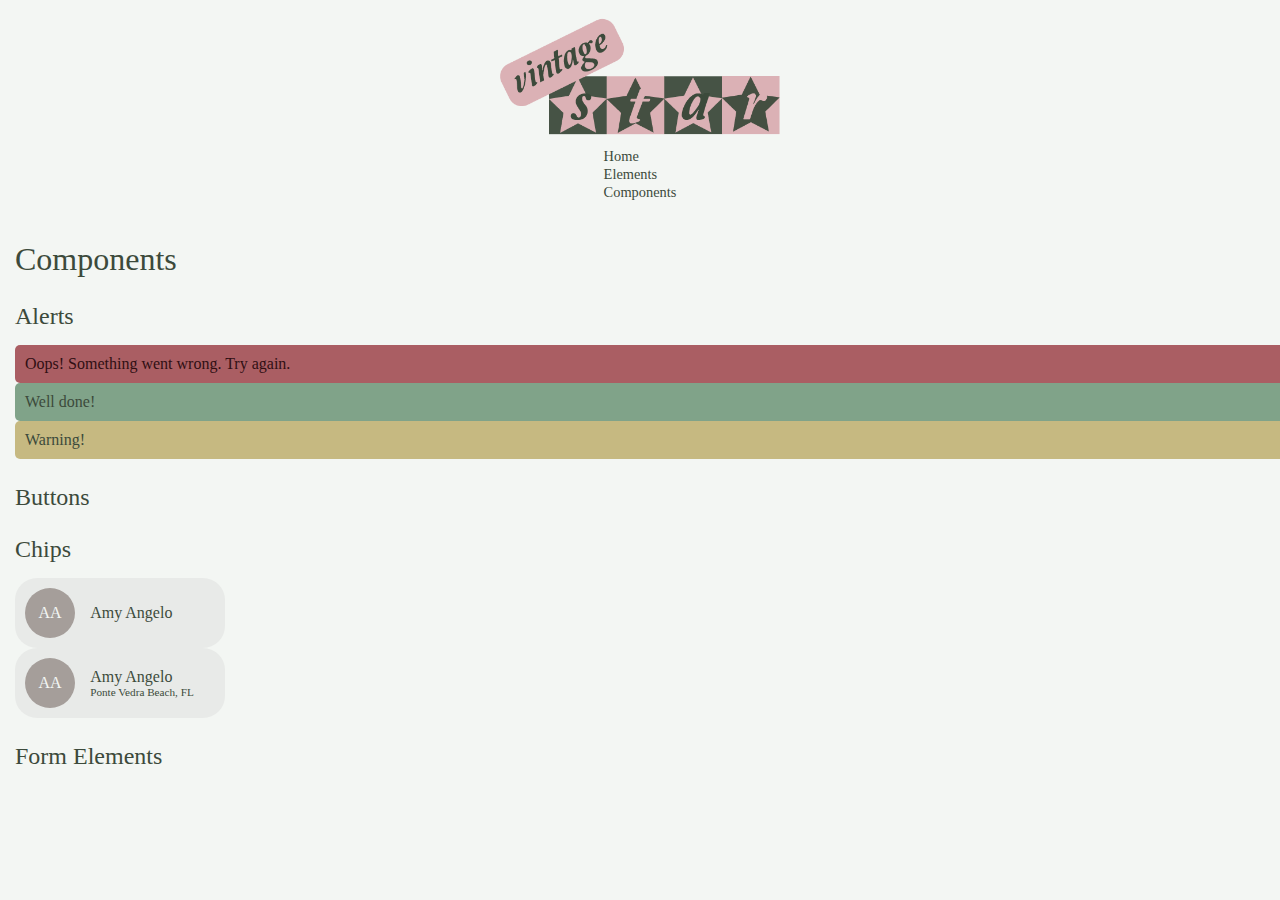
==== components.html @ be7d721d "added app name, description, alert,typography, and chips" ====
<!DOCTYPE html>
<html>
  <head>
    <title>Vintage Star Components</title>
    <link href="css/main.css" rel="stylesheet">
      <link rel="icon" href="img/vintagestarfavicon.png" type="image/png">
  </head>
  <body>
    <header class="header">
      <figure class="header__figure--logo">
        <img src="img/vintagestarlogo.png" class="header__figure--logo" alt="Vintage Star" title="Vintage Star"/>
      </figure>
      <nav class= "header__navigation">
        <ul>
            <li class="header__navigation__link"><a href="index.html">Home</a></li>
            <li class="header__navigation__link"><a href="elements.html">Elements</a></li>
            <li class="header__navigation__link"><a href="components.html">Components</a></li>
          </ul>
      </nav>
    </header>
    <main class="main">
      <section class="main__section">
        <h2>Components</h2>

        <!-- This is where your alerts go -->
        <section class="main__section">
          <h3>Alerts</h3>
          <div class="item-container">
            <!-- Make sure you include error, success and notification -->
            <div class="alert--error">
              <p>Oops! Something went wrong. Try again. </p>
            </div>
            <div class="alert--success">
              <p>Well done!</p>
            </div>
            <div class="alert--warning">
              <p>Warning!</p>
            </div>

          </div>
        </section>

        <!-- This is where your buttons go -->
        <section class="main__section">
          <h3>Buttons</h3>
          <div class="item-container">
            <!-- Make sure your button Primary, secondary and each have a hover state -->
          </div>
        </section>

        <!-- This is where your chip goes -->
        <section class="main__section">
          <h3>Chips</h3>
          <div class="item-container">
            <!-- Make sure you include a chip with a just a title and a chip with a title and description -->
            <div class="chip">
              <div class="chip__avatar">
                AA
              </div>
              <div class= "chip__text-container">
                <div class="chip__text--title">
                  Amy Angelo
                </div>
              </div>
            </div>
            <div class="chip">
              <div class="chip__avatar">
                AA
              </div>
              <div class= "chip__text-container">
                <div class="chip__text--title">
                  Amy Angelo
                </div>
                <div class="chip__text--description">
                  Ponte Vedra Beach, FL <fieldset>
                  </div>
                  </fieldset>
              </div>
            </div>
        </section>

        <!-- This is where your form elements go -->
        <section class="main__section">
          <h3>Form Elements</h3>
          <div class="item-container">
            <!-- Make sure you include a basic text input - with or without a label, a basic text input with an error and a basic select box - with or without a label -->
          </div>
        </section>

      </section>
    </main>
    <footer class="footer">
      <!-- This is your footer -->
    </footer>
  </body>
</html>
---- css/main.css ----
html,body,div,span,applet,object,iframe,h1,h2,h3,h4,h5,h6,p,blockquote,pre,a,abbr,acronym,address,big,cite,code,del,dfn,em,img,ins,kbd,q,s,samp,small,strike,strong,sub,sup,tt,var,b,u,i,center,dl,dt,dd,ol,ul,li,fieldset,form,label,legend,table,caption,tbody,tfoot,thead,tr,th,td,article,aside,canvas,details,embed,figure,figcaption,footer,header,hgroup,menu,nav,output,ruby,section,summary,time,mark,audio,video{margin:0;padding:0;border:0;font-size:100%;font:inherit;vertical-align:baseline}article,aside,details,figcaption,figure,footer,header,hgroup,menu,nav,section{display:block}ol,ul{list-style:none}blockquote,q{quotes:none}blockquote::before,blockquote::after{content:"";content:none}q::before,q::after{content:"";content:none}table{border-collapse:collapse;border-spacing:0}.background--darkgreen{background-color:#3c4a3b}.background--pink{background-color:#dbb1b5}.background--lightgreen{background-color:#80a389}.background--offwhite{background-color:#f3f6f3}.background--brown{background-color:#a59e9a}.background--greengrey{background-color:#cccdcd}.background--pinkgrey{background-color:#d9d7d8}.background--alertred{background-color:#aa5e63}.background--alertredfont{background-color:#300f13}.background--alertwarning{background-color:#c6b981}.background--darkgrey{background-color:#262626}.background--avatargrey{background-color:#e8eae8}.text--darkgrey{color:#a9a9a9}.text--blue{color:blue}.text--white{color:#fff}body{background-color:#f3f6f3;font-family:'nunito';color:#3c4a3b}.header__figure--logo{width:280px;margin:auto;margin-top:9px}.header__navigation{display:flex;justify-content:center}.main{padding:15px}.main__section{margin:25px 0}.item-container{margin:15px 0}h1,h2,h3,h4,h5,h6,a{color:#3c4a3b;font-family:'lora'}h1{font-size:2.9rem}h2{font-size:2rem}h3{font-size:1.5rem}h4{font-size:1.3rem}h5{font-size:1.1rem}h6{font-size:.88rem}p{font-size:1rem}a{font-size:.9rem;text-decoration:none}a:hover{color:#dbb1b5}.alert--error{width:100%;background-color:#aa5e63;color:#300f13;border-radius:5px;padding:10px}.alert--success{width:100%;background-color:#80a389;color:#3c4a3b;border-radius:5px;padding:10px}.alert--warning{width:100%;background-color:#c6b981;color:#3c4a3b;border-radius:5px;padding:10px}.chip{display:flex;align-items:center;background-color:#e8eae8;max-width:190px;padding:10px;border-radius:22px}.chip__avatar{width:50px;height:50px;background-color:#a59e9a;color:#f3f6f3;border-radius:50%;display:inline-flex;align-items:center;justify-content:center;margin-right:8%}.chip__text-container{display:inline-flex;flex-direction:column;flex-wrap:wrap}.chip__text--description{font-family:'lora';font-size:.7rem}
/*# sourceMappingURL=main.css.map */
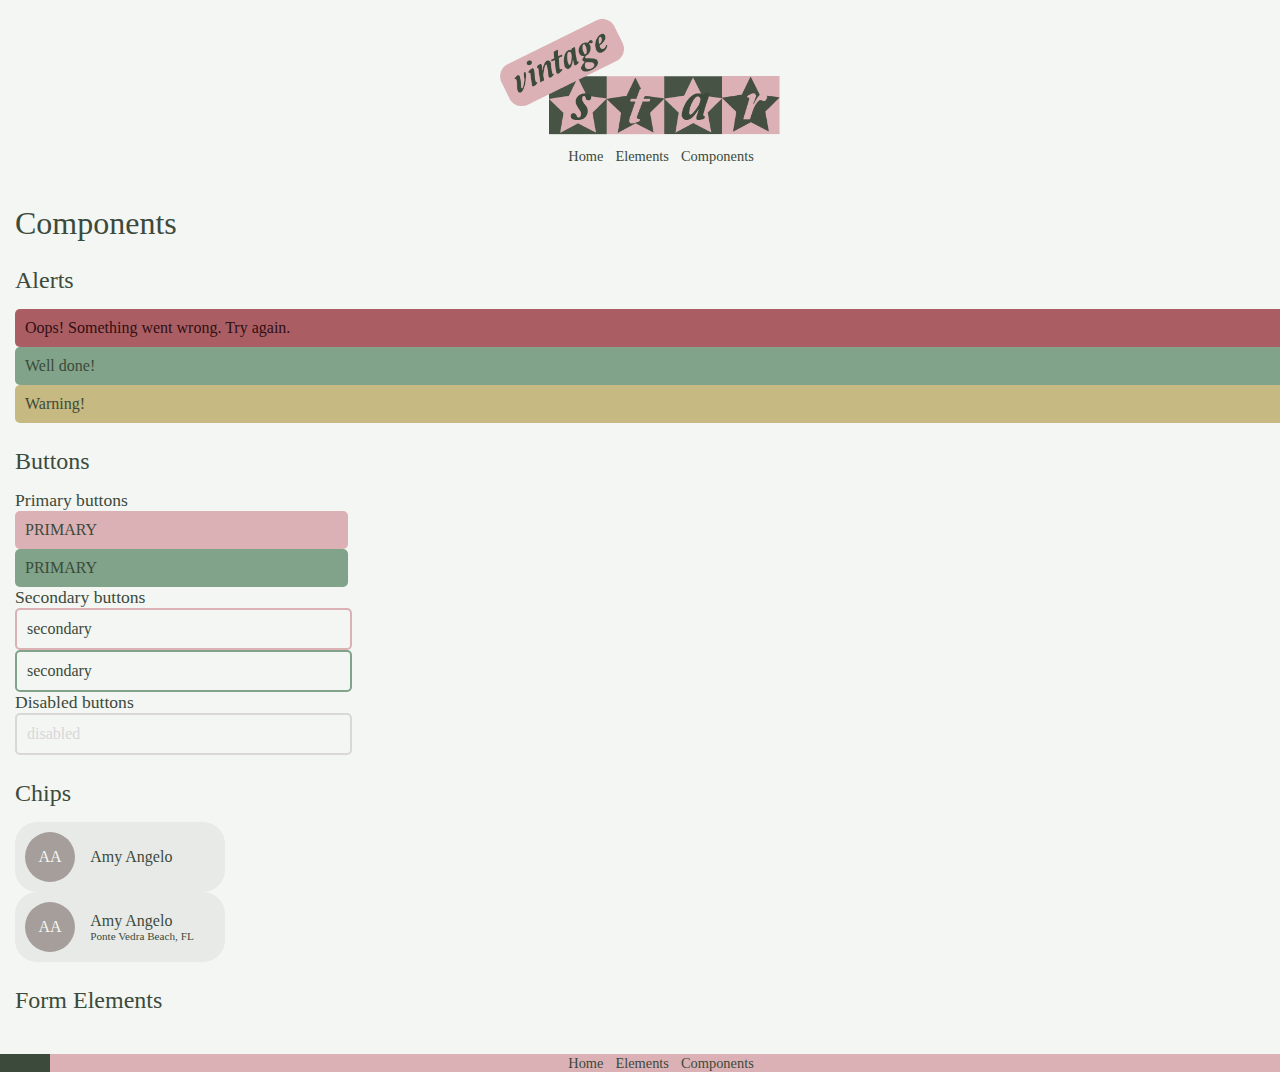
==== commit 8cac9692: "added button mixin, added styles to mixin and applied mixin to components document" ====
--- a/components.html
+++ b/components.html
@@ -12,9 +12,9 @@
       </figure>
       <nav class= "header__navigation">
         <ul>
-            <li class="header__navigation__link"><a href="index.html">Home</a></li>
-            <li class="header__navigation__link"><a href="elements.html">Elements</a></li>
-            <li class="header__navigation__link"><a href="components.html">Components</a></li>
+            <li class="header__navigation--link"><a href="index.html">Home</a></li>
+            <li class="header__navigation--link"><a href="elements.html">Elements</a></li>
+            <li class="header__navigation--link"><a href="components.html">Components</a></li>
           </ul>
       </nav>
     </header>
@@ -36,14 +36,30 @@
             <div class="alert--warning">
               <p>Warning!</p>
             </div>
-
           </div>
         </section>
-
         <!-- This is where your buttons go -->
         <section class="main__section">
           <h3>Buttons</h3>
           <div class="item-container">
+            <h5>Primary buttons</h5>
+            <div class="button--primarypink">
+              <p>PRIMARY</p>
+            </div>
+            <div class="button--primarygreen">
+              <p>PRIMARY</p>
+            </div>
+            <h5>Secondary buttons</h5>
+            <div class="button--secondarypink">
+              <p>secondary</p>
+            </div>
+            <div class="button--secondarygreen">
+              <p>secondary</p>
+            </div>
+            <h5>Disabled buttons</h5>
+            <div class="button--disabled">
+              <p>disabled</p>
+            </div>
             <!-- Make sure your button Primary, secondary and each have a hover state -->
           </div>
         </section>
@@ -90,7 +106,13 @@
       </section>
     </main>
     <footer class="footer">
-      <!-- This is your footer -->
+      <nav class= "footer__navigation">
+        <ul>
+            <li class="footer__navigation--link"><a href="index.html">Home</a></li>
+            <li class="footer__navigation--link"><a href="elements.html">Elements</a></li>
+            <li class="footer__navigation--link"><a href="components.html">Components</a></li>
+          </ul>
+      </nav>
     </footer>
   </body>
 </html>
--- a/css/main.css
+++ b/css/main.css
@@ -1,2 +1,2 @@
-html,body,div,span,applet,object,iframe,h1,h2,h3,h4,h5,h6,p,blockquote,pre,a,abbr,acronym,address,big,cite,code,del,dfn,em,img,ins,kbd,q,s,samp,small,strike,strong,sub,sup,tt,var,b,u,i,center,dl,dt,dd,ol,ul,li,fieldset,form,label,legend,table,caption,tbody,tfoot,thead,tr,th,td,article,aside,canvas,details,embed,figure,figcaption,footer,header,hgroup,menu,nav,output,ruby,section,summary,time,mark,audio,video{margin:0;padding:0;border:0;font-size:100%;font:inherit;vertical-align:baseline}article,aside,details,figcaption,figure,footer,header,hgroup,menu,nav,section{display:block}ol,ul{list-style:none}blockquote,q{quotes:none}blockquote::before,blockquote::after{content:"";content:none}q::before,q::after{content:"";content:none}table{border-collapse:collapse;border-spacing:0}.background--darkgreen{background-color:#3c4a3b}.background--pink{background-color:#dbb1b5}.background--lightgreen{background-color:#80a389}.background--offwhite{background-color:#f3f6f3}.background--brown{background-color:#a59e9a}.background--greengrey{background-color:#cccdcd}.background--pinkgrey{background-color:#d9d7d8}.background--alertred{background-color:#aa5e63}.background--alertredfont{background-color:#300f13}.background--alertwarning{background-color:#c6b981}.background--darkgrey{background-color:#262626}.background--avatargrey{background-color:#e8eae8}.text--darkgrey{color:#a9a9a9}.text--blue{color:blue}.text--white{color:#fff}body{background-color:#f3f6f3;font-family:'nunito';color:#3c4a3b}.header__figure--logo{width:280px;margin:auto;margin-top:9px}.header__navigation{display:flex;justify-content:center}.main{padding:15px}.main__section{margin:25px 0}.item-container{margin:15px 0}h1,h2,h3,h4,h5,h6,a{color:#3c4a3b;font-family:'lora'}h1{font-size:2.9rem}h2{font-size:2rem}h3{font-size:1.5rem}h4{font-size:1.3rem}h5{font-size:1.1rem}h6{font-size:.88rem}p{font-size:1rem}a{font-size:.9rem;text-decoration:none}a:hover{color:#dbb1b5}.alert--error{width:100%;background-color:#aa5e63;color:#300f13;border-radius:5px;padding:10px}.alert--success{width:100%;background-color:#80a389;color:#3c4a3b;border-radius:5px;padding:10px}.alert--warning{width:100%;background-color:#c6b981;color:#3c4a3b;border-radius:5px;padding:10px}.chip{display:flex;align-items:center;background-color:#e8eae8;max-width:190px;padding:10px;border-radius:22px}.chip__avatar{width:50px;height:50px;background-color:#a59e9a;color:#f3f6f3;border-radius:50%;display:inline-flex;align-items:center;justify-content:center;margin-right:8%}.chip__text-container{display:inline-flex;flex-direction:column;flex-wrap:wrap}.chip__text--description{font-family:'lora';font-size:.7rem}
+html,body,div,span,applet,object,iframe,h1,h2,h3,h4,h5,h6,p,blockquote,pre,a,abbr,acronym,address,big,cite,code,del,dfn,em,img,ins,kbd,q,s,samp,small,strike,strong,sub,sup,tt,var,b,u,i,center,dl,dt,dd,ol,ul,li,fieldset,form,label,legend,table,caption,tbody,tfoot,thead,tr,th,td,article,aside,canvas,details,embed,figure,figcaption,footer,header,hgroup,menu,nav,output,ruby,section,summary,time,mark,audio,video{margin:0;padding:0;border:0;font-size:100%;font:inherit;vertical-align:baseline}article,aside,details,figcaption,figure,footer,header,hgroup,menu,nav,section{display:block}ol,ul{list-style:none}blockquote,q{quotes:none}blockquote::before,blockquote::after{content:"";content:none}q::before,q::after{content:"";content:none}table{border-collapse:collapse;border-spacing:0}.background--darkgreen{background-color:#3c4a3b}.background--pink{background-color:#dbb1b5}.background--lightgreen{background-color:#80a389}.background--offwhite{background-color:#f3f6f3}.background--brown{background-color:#a59e9a}.background--greengrey{background-color:#cccdcd}.background--pinkgrey{background-color:#d9d7d8}.background--alertred{background-color:#aa5e63}.background--alertredfont{background-color:#300f13}.background--alertwarning{background-color:#c6b981}.background--darkgrey{background-color:#262626}.background--avatargrey{background-color:#e8eae8}.text--darkgrey{color:#a9a9a9}.text--blue{color:blue}.text--white{color:#fff}body{background-color:#f3f6f3;font-family:'nunito';color:#3c4a3b}.header__figure--logo{width:280px;margin:auto;margin-top:9px}.header__navigation{display:flex;justify-content:center;margin-left:50px}.header__navigation--link{display:inline;padding-right:8px}.main{padding:15px}.main__section{margin:25px 0}.main__section--index h1{padding-bottom:15px;text-align:center}.main__section--index p{background-color:#dbb1b5;border-radius:10px;padding:12px}.item-container{margin:15px 0}.item-container--colorblock{display:flex}.footer{background-color:#3c4a3b}.footer__navigation{display:flex;justify-content:center;margin-left:50px;background-color:#dbb1b5}.footer__navigation--link{display:inline;padding-right:8px;color:#dbb1b5}.footer__navigation--link :hover{color:#f3f6f3}h1,h2,h3,h4,h5,h6,a{color:#3c4a3b;font-family:'lora'}h1{font-size:2.9rem}h2{font-size:2rem}h3{font-size:1.5rem}h4{font-size:1.3rem}h5{font-size:1.1rem}h6{font-size:.88rem}p{font-size:1rem}a{font-size:.9rem;text-decoration:none}a:hover{color:#dbb1b5}.alert--error{width:100%;background-color:#aa5e63;color:#300f13;border-radius:5px;padding:10px}.alert--success{width:100%;background-color:#80a389;color:#3c4a3b;border-radius:5px;padding:10px}.alert--warning{width:100%;background-color:#c6b981;color:#3c4a3b;border-radius:5px;padding:10px}.button--primarypink{width:25%;background-color:#dbb1b5;color:#3c4a3b;border-radius:5px;padding:10px}.button--primarypink:hover{width:25%;background-color:#dbb1b5;color:#f3f6f3;border-radius:5px;padding:10px}.button--primarygreen{width:25%;background-color:#80a389;color:#3c4a3b;border-radius:5px;padding:10px}.button--primarygreen:hover{width:25%;background-color:#80a389;color:#f3f6f3;border-radius:5px;padding:10px}.button--secondarypink{width:25%;background-color:#f3f6f3;border-color:#dbb1b5;border-style:solid;color:#3c4a3b;border-radius:5px;border-width:2px;padding:10px}.button--secondarypink:hover{width:25%;background-color:#dbb1b5;border-color:#f3f6f3;border-style:solid;color:#f3f6f3;border-radius:5px;border-width:2px;padding:10px}.button--secondarygreen{width:25%;background-color:#f3f6f3;border-color:#80a389;border-style:solid;color:#3c4a3b;border-radius:5px;border-width:2px;padding:10px}.button--secondarygreen:hover{width:25%;background-color:#80a389;border-color:#f3f6f3;border-style:solid;color:#f3f6f3;border-radius:5px;border-width:2px;padding:10px}.button--disabled{width:25%;background-color:#f3f6f3;border-color:#d9d7d8;border-style:solid;color:#d9d7d8;border-radius:5px;border-width:2px;padding:10px}.chip{display:flex;align-items:center;background-color:#e8eae8;max-width:190px;padding:10px;border-radius:22px}.chip__avatar{width:50px;height:50px;background-color:#a59e9a;color:#f3f6f3;border-radius:50%;display:inline-flex;align-items:center;justify-content:center;margin-right:8%}.chip__text-container{display:inline-flex;flex-direction:column;flex-wrap:wrap}.chip__text--description{font-family:'lora';font-size:.7rem}
 /*# sourceMappingURL=main.css.map */
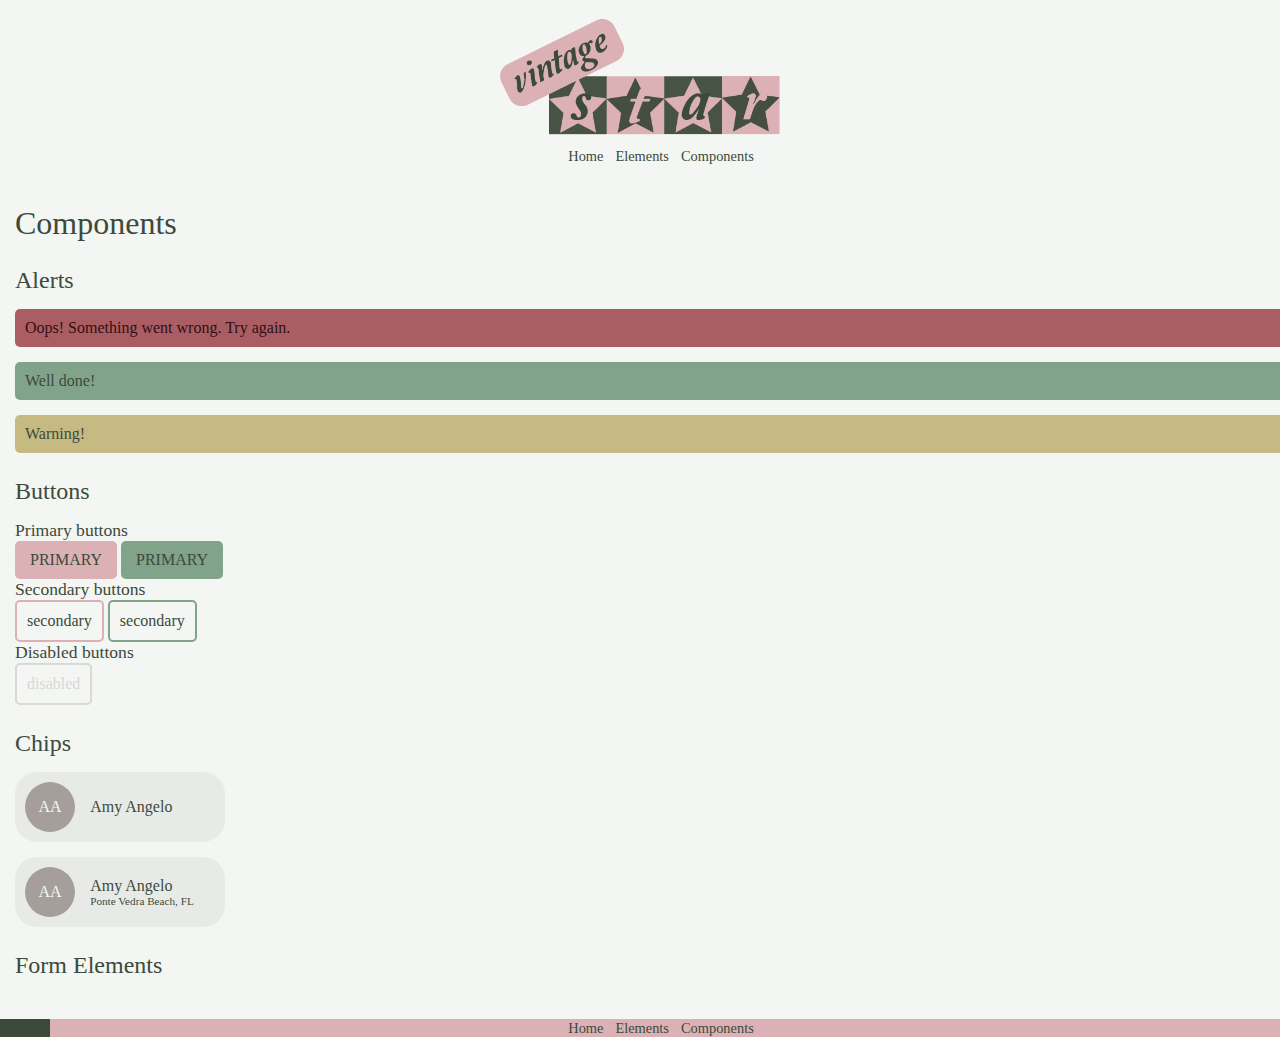
==== commit 00f05a70: "added color card information and styles into elements page" ====
--- a/components.html
+++ b/components.html
@@ -30,9 +30,12 @@
             <div class="alert--error">
               <p>Oops! Something went wrong. Try again. </p>
             </div>
+          </div>
+          <div class="item-container">
             <div class="alert--success">
               <p>Well done!</p>
             </div>
+          </div>
             <div class="alert--warning">
               <p>Warning!</p>
             </div>
@@ -79,6 +82,7 @@
                 </div>
               </div>
             </div>
+          </div>
             <div class="chip">
               <div class="chip__avatar">
                 AA
@@ -99,6 +103,8 @@
         <section class="main__section">
           <h3>Form Elements</h3>
           <div class="item-container">
+            <div class="form--element">
+
             <!-- Make sure you include a basic text input - with or without a label, a basic text input with an error and a basic select box - with or without a label -->
           </div>
         </section>
--- a/css/main.css
+++ b/css/main.css
@@ -1,2 +1,2 @@
-html,body,div,span,applet,object,iframe,h1,h2,h3,h4,h5,h6,p,blockquote,pre,a,abbr,acronym,address,big,cite,code,del,dfn,em,img,ins,kbd,q,s,samp,small,strike,strong,sub,sup,tt,var,b,u,i,center,dl,dt,dd,ol,ul,li,fieldset,form,label,legend,table,caption,tbody,tfoot,thead,tr,th,td,article,aside,canvas,details,embed,figure,figcaption,footer,header,hgroup,menu,nav,output,ruby,section,summary,time,mark,audio,video{margin:0;padding:0;border:0;font-size:100%;font:inherit;vertical-align:baseline}article,aside,details,figcaption,figure,footer,header,hgroup,menu,nav,section{display:block}ol,ul{list-style:none}blockquote,q{quotes:none}blockquote::before,blockquote::after{content:"";content:none}q::before,q::after{content:"";content:none}table{border-collapse:collapse;border-spacing:0}.background--darkgreen{background-color:#3c4a3b}.background--pink{background-color:#dbb1b5}.background--lightgreen{background-color:#80a389}.background--offwhite{background-color:#f3f6f3}.background--brown{background-color:#a59e9a}.background--greengrey{background-color:#cccdcd}.background--pinkgrey{background-color:#d9d7d8}.background--alertred{background-color:#aa5e63}.background--alertredfont{background-color:#300f13}.background--alertwarning{background-color:#c6b981}.background--darkgrey{background-color:#262626}.background--avatargrey{background-color:#e8eae8}.text--darkgrey{color:#a9a9a9}.text--blue{color:blue}.text--white{color:#fff}body{background-color:#f3f6f3;font-family:'nunito';color:#3c4a3b}.header__figure--logo{width:280px;margin:auto;margin-top:9px}.header__navigation{display:flex;justify-content:center;margin-left:50px}.header__navigation--link{display:inline;padding-right:8px}.main{padding:15px}.main__section{margin:25px 0}.main__section--index h1{padding-bottom:15px;text-align:center}.main__section--index p{background-color:#dbb1b5;border-radius:10px;padding:12px}.item-container{margin:15px 0}.item-container--colorblock{display:flex}.footer{background-color:#3c4a3b}.footer__navigation{display:flex;justify-content:center;margin-left:50px;background-color:#dbb1b5}.footer__navigation--link{display:inline;padding-right:8px;color:#dbb1b5}.footer__navigation--link :hover{color:#f3f6f3}h1,h2,h3,h4,h5,h6,a{color:#3c4a3b;font-family:'lora'}h1{font-size:2.9rem}h2{font-size:2rem}h3{font-size:1.5rem}h4{font-size:1.3rem}h5{font-size:1.1rem}h6{font-size:.88rem}p{font-size:1rem}a{font-size:.9rem;text-decoration:none}a:hover{color:#dbb1b5}.alert--error{width:100%;background-color:#aa5e63;color:#300f13;border-radius:5px;padding:10px}.alert--success{width:100%;background-color:#80a389;color:#3c4a3b;border-radius:5px;padding:10px}.alert--warning{width:100%;background-color:#c6b981;color:#3c4a3b;border-radius:5px;padding:10px}.button--primarypink{width:25%;background-color:#dbb1b5;color:#3c4a3b;border-radius:5px;padding:10px}.button--primarypink:hover{width:25%;background-color:#dbb1b5;color:#f3f6f3;border-radius:5px;padding:10px}.button--primarygreen{width:25%;background-color:#80a389;color:#3c4a3b;border-radius:5px;padding:10px}.button--primarygreen:hover{width:25%;background-color:#80a389;color:#f3f6f3;border-radius:5px;padding:10px}.button--secondarypink{width:25%;background-color:#f3f6f3;border-color:#dbb1b5;border-style:solid;color:#3c4a3b;border-radius:5px;border-width:2px;padding:10px}.button--secondarypink:hover{width:25%;background-color:#dbb1b5;border-color:#f3f6f3;border-style:solid;color:#f3f6f3;border-radius:5px;border-width:2px;padding:10px}.button--secondarygreen{width:25%;background-color:#f3f6f3;border-color:#80a389;border-style:solid;color:#3c4a3b;border-radius:5px;border-width:2px;padding:10px}.button--secondarygreen:hover{width:25%;background-color:#80a389;border-color:#f3f6f3;border-style:solid;color:#f3f6f3;border-radius:5px;border-width:2px;padding:10px}.button--disabled{width:25%;background-color:#f3f6f3;border-color:#d9d7d8;border-style:solid;color:#d9d7d8;border-radius:5px;border-width:2px;padding:10px}.chip{display:flex;align-items:center;background-color:#e8eae8;max-width:190px;padding:10px;border-radius:22px}.chip__avatar{width:50px;height:50px;background-color:#a59e9a;color:#f3f6f3;border-radius:50%;display:inline-flex;align-items:center;justify-content:center;margin-right:8%}.chip__text-container{display:inline-flex;flex-direction:column;flex-wrap:wrap}.chip__text--description{font-family:'lora';font-size:.7rem}
+html,body,div,span,applet,object,iframe,h1,h2,h3,h4,h5,h6,p,blockquote,pre,a,abbr,acronym,address,big,cite,code,del,dfn,em,img,ins,kbd,q,s,samp,small,strike,strong,sub,sup,tt,var,b,u,i,center,dl,dt,dd,ol,ul,li,fieldset,form,label,legend,table,caption,tbody,tfoot,thead,tr,th,td,article,aside,canvas,details,embed,figure,figcaption,footer,header,hgroup,menu,nav,output,ruby,section,summary,time,mark,audio,video{margin:0;padding:0;border:0;font-size:100%;font:inherit;vertical-align:baseline}article,aside,details,figcaption,figure,footer,header,hgroup,menu,nav,section{display:block}ol,ul{list-style:none}blockquote,q{quotes:none}blockquote::before,blockquote::after{content:"";content:none}q::before,q::after{content:"";content:none}table{border-collapse:collapse;border-spacing:0}.background--darkgreen{background-color:#3c4a3b}.background--pink{background-color:#dbb1b5}.background--lightgreen{background-color:#80a389}.background--offwhite{background-color:#f3f6f3}.background--brown{background-color:#a59e9a}.background--greengrey{background-color:#cccdcd}.background--pinkgrey{background-color:#d9d7d8}.background--alertred{background-color:#aa5e63}.background--alertredfont{background-color:#300f13}.background--alertwarning{background-color:#c6b981}.background--darkgrey{background-color:#262626}.background--avatargrey{background-color:#e8eae8}.text--darkgrey{color:#a9a9a9}.text--blue{color:blue}.text--white{color:#fff}body{background-color:#f3f6f3;font-family:'nunito';color:#3c4a3b}.header__figure--logo{width:280px;margin:auto;margin-top:9px}.header__navigation{display:flex;justify-content:center;margin-left:50px}.header__navigation--link{display:inline;padding-right:8px}.main{padding:15px}.main__section{margin:25px 0}.main__section--index h1{padding-bottom:15px;text-align:center}.main__section--index p{background-color:#dbb1b5;border-radius:10px;padding:12px}.item-container{margin:15px 0}.item-container--colorblock{display:flex}.footer{background-color:#3c4a3b}.footer__navigation{display:flex;justify-content:center;margin-left:50px;background-color:#dbb1b5}.footer__navigation--link{display:inline;padding-right:8px;color:#dbb1b5}.footer__navigation--link :hover{color:#f3f6f3}h1,h2,h3,h4,h5,h6,a{color:#3c4a3b;font-family:'lora'}h1{font-size:2.9rem}h2{font-size:2rem}h3{font-size:1.5rem}h4{font-size:1.3rem}h5{font-size:1.1rem}h6{font-size:.88rem}p{font-size:1rem}a{font-size:.9rem;text-decoration:none}a:hover{color:#dbb1b5}.alert--error{width:100%;background-color:#aa5e63;color:#300f13;border-radius:5px;padding:10px;display:inline-block}.alert--success{width:100%;background-color:#80a389;color:#3c4a3b;border-radius:5px;padding:10px;display:inline-block}.alert--warning{width:100%;background-color:#c6b981;color:#3c4a3b;border-radius:5px;padding:10px;display:inline-block}.button--primarypink{background-color:#dbb1b5;color:#3c4a3b;border-radius:5px;padding:10px 15px;text-align:center;display:inline-block}.button--primarypink:hover{background-color:#dbb1b5;color:#f3f6f3;border-radius:5px;padding:10px 15px;text-align:center;display:inline-block}.button--primarygreen{background-color:#80a389;color:#3c4a3b;border-radius:5px;padding:10px 15px;text-align:center;display:inline-block}.button--primarygreen:hover{background-color:#80a389;color:#f3f6f3;border-radius:5px;padding:10px 15px;text-align:center;display:inline-block}.button--secondarypink{background-color:#f3f6f3;border-color:#dbb1b5;border-style:solid;color:#3c4a3b;border-radius:5px;border-width:2px;padding:10px;display:inline-block}.button--secondarypink:hover{background-color:#dbb1b5;border-color:#f3f6f3;border-style:solid;color:#f3f6f3;border-radius:5px;border-width:2px;padding:10px;display:inline-block}.button--secondarygreen{background-color:#f3f6f3;border-color:#80a389;border-style:solid;color:#3c4a3b;border-radius:5px;border-width:2px;padding:10px;display:inline-block}.button--secondarygreen:hover{background-color:#80a389;border-color:#f3f6f3;border-style:solid;color:#f3f6f3;border-radius:5px;border-width:2px;padding:10px;display:inline-block}.button--disabled{background-color:#f3f6f3;border-color:#d9d7d8;border-style:solid;color:#d9d7d8;border-radius:5px;border-width:2px;padding:10px;display:inline-block}.card{padding:10px;background-color:#f3f6f3;border:1.2px solid #3c4a3b;width:65px;height:65px}.chip{display:flex;align-items:center;background-color:#e8eae8;max-width:190px;padding:10px;border-radius:22px}.chip__avatar{width:50px;height:50px;background-color:#a59e9a;color:#f3f6f3;border-radius:50%;display:inline-flex;align-items:center;justify-content:center;margin-right:8%}.chip__text-container{display:inline-flex;flex-direction:column;flex-wrap:wrap}.chip__text--description{font-family:'lora';font-size:.7rem}
 /*# sourceMappingURL=main.css.map */
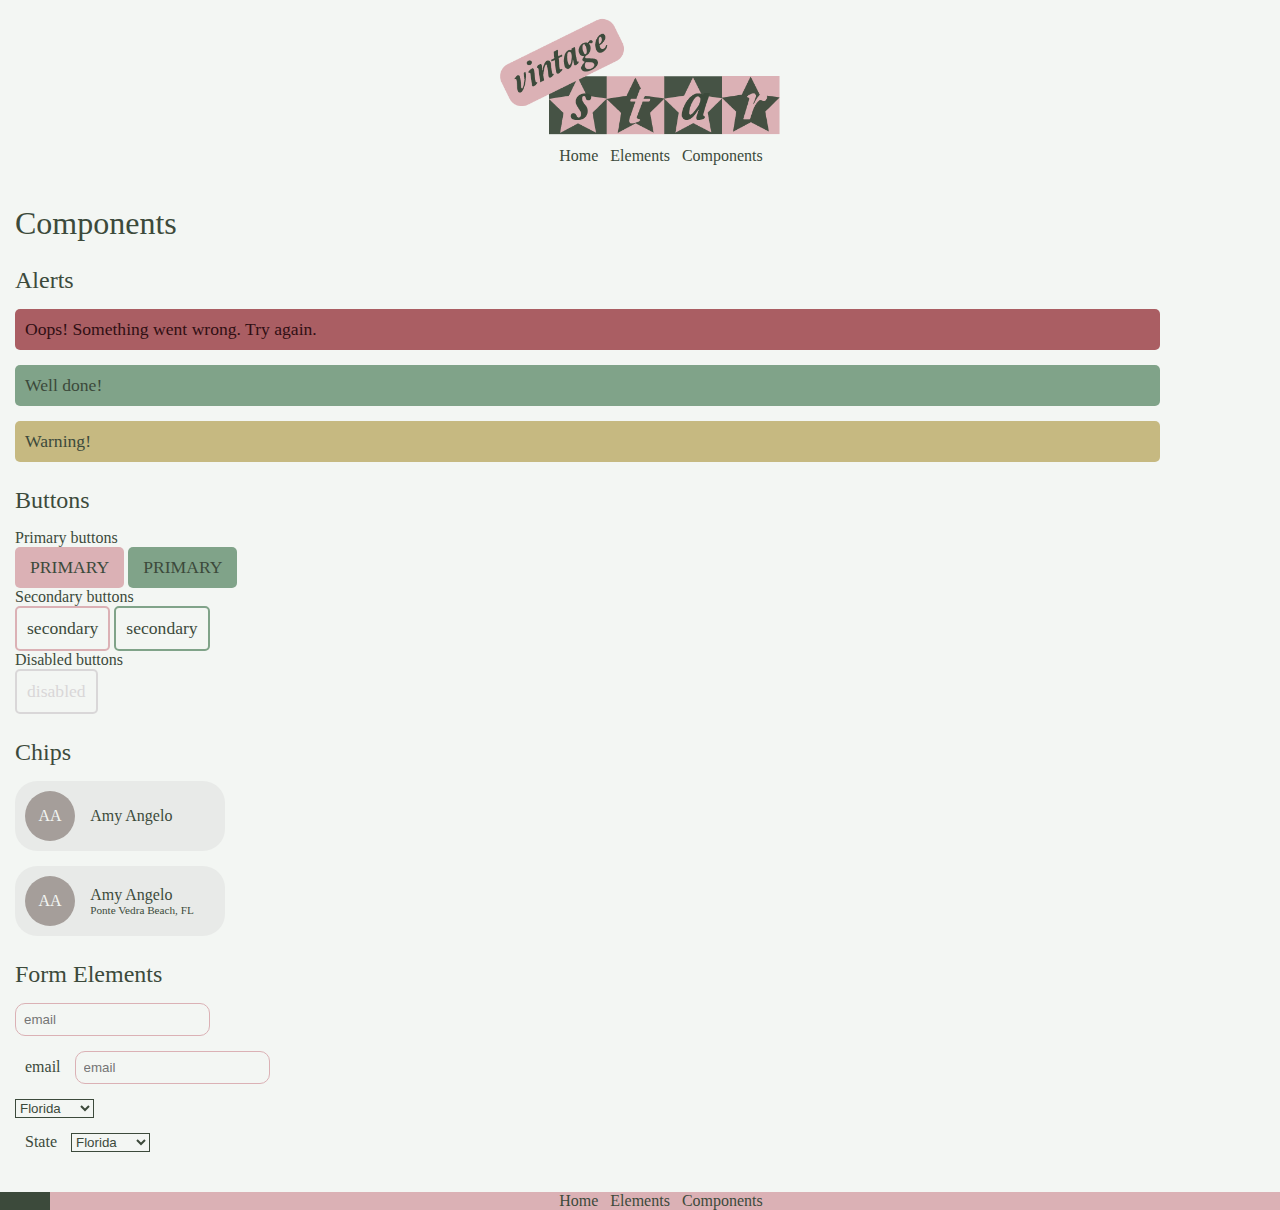
==== commit 65eb7bb8: "added flexbox to colors on elements page" ====
--- a/components.html
+++ b/components.html
@@ -104,7 +104,36 @@
           <h3>Form Elements</h3>
           <div class="item-container">
             <div class="form--element">
-
+                <input type="text" name="email" id="email" placeholder="email"/>
+            </div>
+          </div>
+          <div class="item-container">
+            <div class="form--element">
+              <label for= email>email</label>
+              	<input type="text" name="email" id="email" placeholder="email"/>
+            </div>
+            <div class="item-container">
+                <div class="form--element">
+                  <select>
+                      <option value="FL">Florida</option>
+                      <option value="GA">Georiga</option>
+                      <option value="CA">California</option>
+                      <option value="NY">New York</option>
+                    </select>
+                </div>
+            </div>
+            <div class="item-container">
+                <div class="form--element">
+                  <label for= state>State</label>
+                  <select>
+                      <option value="FL">Florida</option>
+                      <option value="GA">Georgia</option>
+                      <option value="CA">California</option>
+                      <option value="NY">New York</option>
+                    </select>
+                </div>
+            </div>
+          </div>
             <!-- Make sure you include a basic text input - with or without a label, a basic text input with an error and a basic select box - with or without a label -->
           </div>
         </section>
--- a/css/main.css
+++ b/css/main.css
@@ -1,2 +1,2 @@
-html,body,div,span,applet,object,iframe,h1,h2,h3,h4,h5,h6,p,blockquote,pre,a,abbr,acronym,address,big,cite,code,del,dfn,em,img,ins,kbd,q,s,samp,small,strike,strong,sub,sup,tt,var,b,u,i,center,dl,dt,dd,ol,ul,li,fieldset,form,label,legend,table,caption,tbody,tfoot,thead,tr,th,td,article,aside,canvas,details,embed,figure,figcaption,footer,header,hgroup,menu,nav,output,ruby,section,summary,time,mark,audio,video{margin:0;padding:0;border:0;font-size:100%;font:inherit;vertical-align:baseline}article,aside,details,figcaption,figure,footer,header,hgroup,menu,nav,section{display:block}ol,ul{list-style:none}blockquote,q{quotes:none}blockquote::before,blockquote::after{content:"";content:none}q::before,q::after{content:"";content:none}table{border-collapse:collapse;border-spacing:0}.background--darkgreen{background-color:#3c4a3b}.background--pink{background-color:#dbb1b5}.background--lightgreen{background-color:#80a389}.background--offwhite{background-color:#f3f6f3}.background--brown{background-color:#a59e9a}.background--greengrey{background-color:#cccdcd}.background--pinkgrey{background-color:#d9d7d8}.background--alertred{background-color:#aa5e63}.background--alertredfont{background-color:#300f13}.background--alertwarning{background-color:#c6b981}.background--darkgrey{background-color:#262626}.background--avatargrey{background-color:#e8eae8}.text--darkgrey{color:#a9a9a9}.text--blue{color:blue}.text--white{color:#fff}body{background-color:#f3f6f3;font-family:'nunito';color:#3c4a3b}.header__figure--logo{width:280px;margin:auto;margin-top:9px}.header__navigation{display:flex;justify-content:center;margin-left:50px}.header__navigation--link{display:inline;padding-right:8px}.main{padding:15px}.main__section{margin:25px 0}.main__section--index h1{padding-bottom:15px;text-align:center}.main__section--index p{background-color:#dbb1b5;border-radius:10px;padding:12px}.item-container{margin:15px 0}.item-container--colorblock{display:flex}.footer{background-color:#3c4a3b}.footer__navigation{display:flex;justify-content:center;margin-left:50px;background-color:#dbb1b5}.footer__navigation--link{display:inline;padding-right:8px;color:#dbb1b5}.footer__navigation--link :hover{color:#f3f6f3}h1,h2,h3,h4,h5,h6,a{color:#3c4a3b;font-family:'lora'}h1{font-size:2.9rem}h2{font-size:2rem}h3{font-size:1.5rem}h4{font-size:1.3rem}h5{font-size:1.1rem}h6{font-size:.88rem}p{font-size:1rem}a{font-size:.9rem;text-decoration:none}a:hover{color:#dbb1b5}.alert--error{width:100%;background-color:#aa5e63;color:#300f13;border-radius:5px;padding:10px;display:inline-block}.alert--success{width:100%;background-color:#80a389;color:#3c4a3b;border-radius:5px;padding:10px;display:inline-block}.alert--warning{width:100%;background-color:#c6b981;color:#3c4a3b;border-radius:5px;padding:10px;display:inline-block}.button--primarypink{background-color:#dbb1b5;color:#3c4a3b;border-radius:5px;padding:10px 15px;text-align:center;display:inline-block}.button--primarypink:hover{background-color:#dbb1b5;color:#f3f6f3;border-radius:5px;padding:10px 15px;text-align:center;display:inline-block}.button--primarygreen{background-color:#80a389;color:#3c4a3b;border-radius:5px;padding:10px 15px;text-align:center;display:inline-block}.button--primarygreen:hover{background-color:#80a389;color:#f3f6f3;border-radius:5px;padding:10px 15px;text-align:center;display:inline-block}.button--secondarypink{background-color:#f3f6f3;border-color:#dbb1b5;border-style:solid;color:#3c4a3b;border-radius:5px;border-width:2px;padding:10px;display:inline-block}.button--secondarypink:hover{background-color:#dbb1b5;border-color:#f3f6f3;border-style:solid;color:#f3f6f3;border-radius:5px;border-width:2px;padding:10px;display:inline-block}.button--secondarygreen{background-color:#f3f6f3;border-color:#80a389;border-style:solid;color:#3c4a3b;border-radius:5px;border-width:2px;padding:10px;display:inline-block}.button--secondarygreen:hover{background-color:#80a389;border-color:#f3f6f3;border-style:solid;color:#f3f6f3;border-radius:5px;border-width:2px;padding:10px;display:inline-block}.button--disabled{background-color:#f3f6f3;border-color:#d9d7d8;border-style:solid;color:#d9d7d8;border-radius:5px;border-width:2px;padding:10px;display:inline-block}.card{padding:10px;background-color:#f3f6f3;border:1.2px solid #3c4a3b;width:65px;height:65px}.chip{display:flex;align-items:center;background-color:#e8eae8;max-width:190px;padding:10px;border-radius:22px}.chip__avatar{width:50px;height:50px;background-color:#a59e9a;color:#f3f6f3;border-radius:50%;display:inline-flex;align-items:center;justify-content:center;margin-right:8%}.chip__text-container{display:inline-flex;flex-direction:column;flex-wrap:wrap}.chip__text--description{font-family:'lora';font-size:.7rem}
+html,body,div,span,applet,object,iframe,h1,h2,h3,h4,h5,h6,p,blockquote,pre,a,abbr,acronym,address,big,cite,code,del,dfn,em,img,ins,kbd,q,s,samp,small,strike,strong,sub,sup,tt,var,b,u,i,center,dl,dt,dd,ol,ul,li,fieldset,form,label,legend,table,caption,tbody,tfoot,thead,tr,th,td,article,aside,canvas,details,embed,figure,figcaption,footer,header,hgroup,menu,nav,output,ruby,section,summary,time,mark,audio,video{margin:0;padding:0;border:0;font-size:100%;font:inherit;vertical-align:baseline}article,aside,details,figcaption,figure,footer,header,hgroup,menu,nav,section{display:block}ol,ul{list-style:none}blockquote,q{quotes:none}blockquote::before,blockquote::after{content:"";content:none}q::before,q::after{content:"";content:none}table{border-collapse:collapse;border-spacing:0}.background--darkgreen{background-color:#3c4a3b}.background--pink{background-color:#dbb1b5}.background--lightgreen{background-color:#80a389}.background--offwhite{background-color:#f3f6f3}.background--brown{background-color:#a59e9a}.background--greengrey{background-color:#cccdcd}.background--pinkgrey{background-color:#d9d7d8}.background--alertred{background-color:#aa5e63}.background--alertredfont{background-color:#300f13}.background--alertwarning{background-color:#c6b981}.background--darkgrey{background-color:#262626}.background--avatargrey{background-color:#e8eae8}.text--darkgrey{color:#a9a9a9}.text--darkgreen{color:#006400}.text--offwhite{color:offwhite}body{background-color:#f3f6f3;font-family:'nunito';color:#3c4a3b}.header__figure--logo{width:280px;margin:auto;margin-top:9px}.header__navigation{display:flex;justify-content:center;margin-left:50px}.header__navigation--link{display:inline;padding-right:8px}.main{padding:15px}.main__section{margin:25px 0}.main__section--index h1{padding-bottom:15px;text-align:center}.main__section--index p{background-color:#dbb1b5;border-radius:10px;padding:12px}.item-container{margin:15px 0}.item-container--colorblock{display:flex}.footer{background-color:#3c4a3b}.footer__navigation{display:flex;justify-content:center;margin-left:50px;background-color:#dbb1b5}.footer__navigation--link{display:inline;padding-right:8px;color:#dbb1b5}.footer__navigation--link :hover{color:#f3f6f3}.flex-container{width:100%;max-width:350px;display:flex;justify-content:space-around}h1,h2,h3,h4,h5,h6,a{color:#3c4a3b;font-family:'lora'}h1{font-size:2.9rem}h2{font-size:2rem}h3{font-size:1.5rem}h4{font-size:1.3rem}h5{font-size:1rem}h6{font-size:.80rem}p{font-size:1.1rem}a{font-size:1rem;text-decoration:none}a:hover{color:#dbb1b5}.alert--error{width:90%;background-color:#aa5e63;color:#300f13;border-radius:5px;padding:10px;display:inline-block}.alert--success{width:90%;background-color:#80a389;color:#3c4a3b;border-radius:5px;padding:10px;display:inline-block}.alert--warning{width:90%;background-color:#c6b981;color:#3c4a3b;border-radius:5px;padding:10px;display:inline-block}.button--primarypink{background-color:#dbb1b5;color:#3c4a3b;border-radius:5px;padding:10px 15px;text-align:center;display:inline-block}.button--primarypink:hover{background-color:#dbb1b5;color:#f3f6f3;border-radius:5px;padding:10px 15px;text-align:center;display:inline-block}.button--primarygreen{background-color:#80a389;color:#3c4a3b;border-radius:5px;padding:10px 15px;text-align:center;display:inline-block}.button--primarygreen:hover{background-color:#80a389;color:#f3f6f3;border-radius:5px;padding:10px 15px;text-align:center;display:inline-block}.button--secondarypink{background-color:#f3f6f3;border-color:#dbb1b5;border-style:solid;color:#3c4a3b;border-radius:5px;border-width:2px;padding:10px;display:inline-block}.button--secondarypink:hover{background-color:#dbb1b5;border-color:#f3f6f3;border-style:solid;color:#f3f6f3;border-radius:5px;border-width:2px;padding:10px;display:inline-block}.button--secondarygreen{background-color:#f3f6f3;border-color:#80a389;border-style:solid;color:#3c4a3b;border-radius:5px;border-width:2px;padding:10px;display:inline-block}.button--secondarygreen:hover{background-color:#80a389;border-color:#f3f6f3;border-style:solid;color:#f3f6f3;border-radius:5px;border-width:2px;padding:10px;display:inline-block}.button--disabled{background-color:#f3f6f3;border-color:#d9d7d8;border-style:solid;color:#d9d7d8;border-radius:5px;border-width:2px;padding:10px;display:inline-block}.card{padding:15px;background-color:#f3f6f3;border:1.2px solid #3c4a3b;width:65px;height:65px}.background--darkgreen,.background--pink,.background--lightgreen,.background--pinkgrey,.background--greengrey,.background--brown{width:60px;height:60px;margin:auto}.chip{display:flex;align-items:center;background-color:#e8eae8;max-width:190px;padding:10px;border-radius:22px}.chip__avatar{width:50px;height:50px;background-color:#a59e9a;color:#f3f6f3;border-radius:50%;display:inline-flex;align-items:center;justify-content:center;margin-right:8%}.chip__text-container{display:inline-flex;flex-direction:column;flex-wrap:wrap}.chip__text--description{font-family:'lora';font-size:.7rem}label{font-size:1rem;color:#3c4a3b;padding:10px}.form--element input{border:1px, solid;background:transparent;border-color:#dbb1b5;border-radius:10px;border-style:solid;padding:.5rem}.form--element select{background-color:transparent;border-color:#3c4a3b;color:#3c4a3b}
 /*# sourceMappingURL=main.css.map */
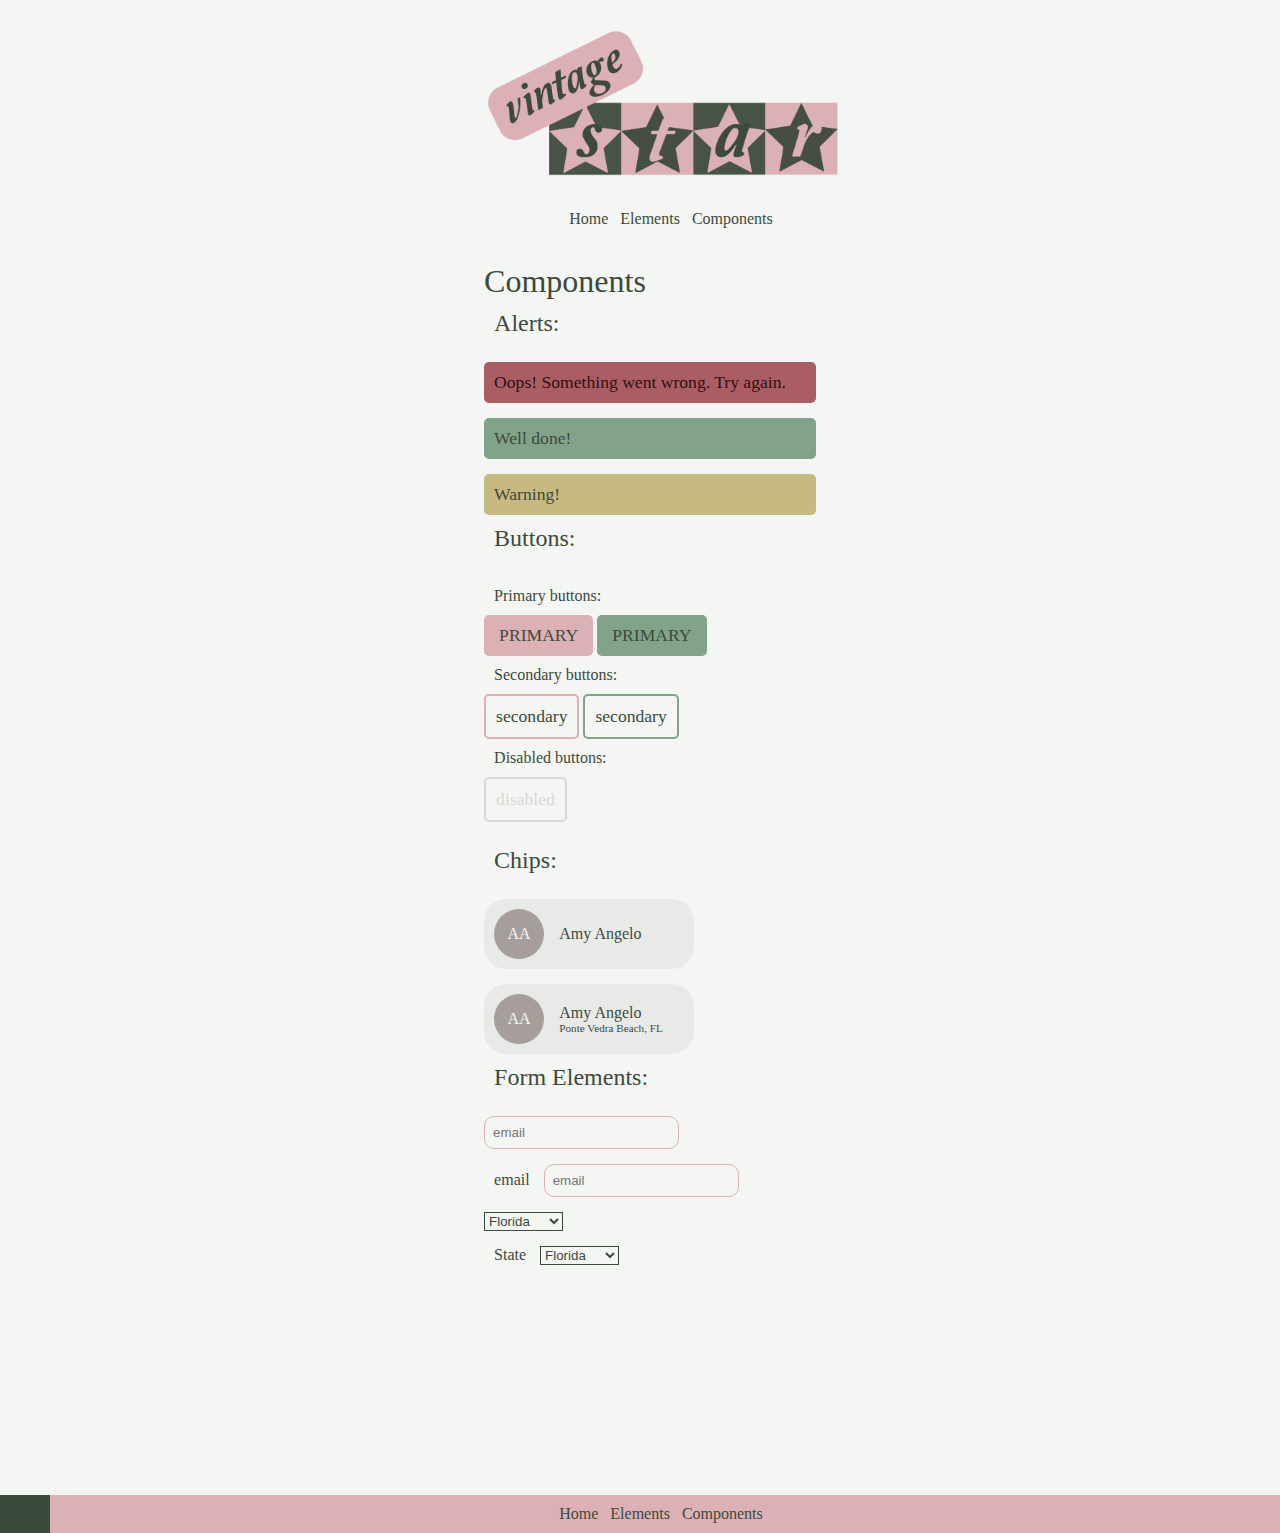
==== commit 4b7699b9: "made website responsive" ====
--- a/components.html
+++ b/components.html
@@ -1,5 +1,5 @@
 <!DOCTYPE html>
-<html>
+<html lang="en">
   <head>
     <title>Vintage Star Components</title>
     <link href="css/main.css" rel="stylesheet">
@@ -19,12 +19,12 @@
       </nav>
     </header>
     <main class="main">
-      <section class="main__section">
+      <section class="main__section--components">
         <h2>Components</h2>
 
         <!-- This is where your alerts go -->
-        <section class="main__section">
-          <h3>Alerts</h3>
+        <section class="main__section--components">
+          <h3>Alerts:</h3>
           <div class="item-container">
             <!-- Make sure you include error, success and notification -->
             <div class="alert--error">
@@ -42,24 +42,24 @@
           </div>
         </section>
         <!-- This is where your buttons go -->
-        <section class="main__section">
-          <h3>Buttons</h3>
+        <section class="main__section--components">
+          <h3>Buttons:</h3>
           <div class="item-container">
-            <h5>Primary buttons</h5>
+            <h5>Primary buttons:</h5>
             <div class="button--primarypink">
               <p>PRIMARY</p>
             </div>
             <div class="button--primarygreen">
               <p>PRIMARY</p>
             </div>
-            <h5>Secondary buttons</h5>
+            <h5>Secondary buttons:</h5>
             <div class="button--secondarypink">
               <p>secondary</p>
             </div>
             <div class="button--secondarygreen">
               <p>secondary</p>
             </div>
-            <h5>Disabled buttons</h5>
+            <h5>Disabled buttons:</h5>
             <div class="button--disabled">
               <p>disabled</p>
             </div>
@@ -68,8 +68,8 @@
         </section>
 
         <!-- This is where your chip goes -->
-        <section class="main__section">
-          <h3>Chips</h3>
+        <section class="main__section--components">
+          <h3>Chips:</h3>
           <div class="item-container">
             <!-- Make sure you include a chip with a just a title and a chip with a title and description -->
             <div class="chip">
@@ -100,8 +100,8 @@
         </section>
 
         <!-- This is where your form elements go -->
-        <section class="main__section">
-          <h3>Form Elements</h3>
+        <section class="main__section--components">
+          <h3>Form Elements:</h3>
           <div class="item-container">
             <div class="form--element">
                 <input type="text" name="email" id="email" placeholder="email"/>
--- a/css/main.css
+++ b/css/main.css
@@ -1,2 +1,2 @@
-html,body,div,span,applet,object,iframe,h1,h2,h3,h4,h5,h6,p,blockquote,pre,a,abbr,acronym,address,big,cite,code,del,dfn,em,img,ins,kbd,q,s,samp,small,strike,strong,sub,sup,tt,var,b,u,i,center,dl,dt,dd,ol,ul,li,fieldset,form,label,legend,table,caption,tbody,tfoot,thead,tr,th,td,article,aside,canvas,details,embed,figure,figcaption,footer,header,hgroup,menu,nav,output,ruby,section,summary,time,mark,audio,video{margin:0;padding:0;border:0;font-size:100%;font:inherit;vertical-align:baseline}article,aside,details,figcaption,figure,footer,header,hgroup,menu,nav,section{display:block}ol,ul{list-style:none}blockquote,q{quotes:none}blockquote::before,blockquote::after{content:"";content:none}q::before,q::after{content:"";content:none}table{border-collapse:collapse;border-spacing:0}.background--darkgreen{background-color:#3c4a3b}.background--pink{background-color:#dbb1b5}.background--lightgreen{background-color:#80a389}.background--offwhite{background-color:#f3f6f3}.background--brown{background-color:#a59e9a}.background--greengrey{background-color:#cccdcd}.background--pinkgrey{background-color:#d9d7d8}.background--alertred{background-color:#aa5e63}.background--alertredfont{background-color:#300f13}.background--alertwarning{background-color:#c6b981}.background--darkgrey{background-color:#262626}.background--avatargrey{background-color:#e8eae8}.text--darkgrey{color:#a9a9a9}.text--darkgreen{color:#006400}.text--offwhite{color:offwhite}body{background-color:#f3f6f3;font-family:'nunito';color:#3c4a3b}.header__figure--logo{width:280px;margin:auto;margin-top:9px}.header__navigation{display:flex;justify-content:center;margin-left:50px}.header__navigation--link{display:inline;padding-right:8px}.main{padding:15px}.main__section{margin:25px 0}.main__section--index h1{padding-bottom:15px;text-align:center}.main__section--index p{background-color:#dbb1b5;border-radius:10px;padding:12px}.item-container{margin:15px 0}.item-container--colorblock{display:flex}.footer{background-color:#3c4a3b}.footer__navigation{display:flex;justify-content:center;margin-left:50px;background-color:#dbb1b5}.footer__navigation--link{display:inline;padding-right:8px;color:#dbb1b5}.footer__navigation--link :hover{color:#f3f6f3}.flex-container{width:100%;max-width:350px;display:flex;justify-content:space-around}h1,h2,h3,h4,h5,h6,a{color:#3c4a3b;font-family:'lora'}h1{font-size:2.9rem}h2{font-size:2rem}h3{font-size:1.5rem}h4{font-size:1.3rem}h5{font-size:1rem}h6{font-size:.80rem}p{font-size:1.1rem}a{font-size:1rem;text-decoration:none}a:hover{color:#dbb1b5}.alert--error{width:90%;background-color:#aa5e63;color:#300f13;border-radius:5px;padding:10px;display:inline-block}.alert--success{width:90%;background-color:#80a389;color:#3c4a3b;border-radius:5px;padding:10px;display:inline-block}.alert--warning{width:90%;background-color:#c6b981;color:#3c4a3b;border-radius:5px;padding:10px;display:inline-block}.button--primarypink{background-color:#dbb1b5;color:#3c4a3b;border-radius:5px;padding:10px 15px;text-align:center;display:inline-block}.button--primarypink:hover{background-color:#dbb1b5;color:#f3f6f3;border-radius:5px;padding:10px 15px;text-align:center;display:inline-block}.button--primarygreen{background-color:#80a389;color:#3c4a3b;border-radius:5px;padding:10px 15px;text-align:center;display:inline-block}.button--primarygreen:hover{background-color:#80a389;color:#f3f6f3;border-radius:5px;padding:10px 15px;text-align:center;display:inline-block}.button--secondarypink{background-color:#f3f6f3;border-color:#dbb1b5;border-style:solid;color:#3c4a3b;border-radius:5px;border-width:2px;padding:10px;display:inline-block}.button--secondarypink:hover{background-color:#dbb1b5;border-color:#f3f6f3;border-style:solid;color:#f3f6f3;border-radius:5px;border-width:2px;padding:10px;display:inline-block}.button--secondarygreen{background-color:#f3f6f3;border-color:#80a389;border-style:solid;color:#3c4a3b;border-radius:5px;border-width:2px;padding:10px;display:inline-block}.button--secondarygreen:hover{background-color:#80a389;border-color:#f3f6f3;border-style:solid;color:#f3f6f3;border-radius:5px;border-width:2px;padding:10px;display:inline-block}.button--disabled{background-color:#f3f6f3;border-color:#d9d7d8;border-style:solid;color:#d9d7d8;border-radius:5px;border-width:2px;padding:10px;display:inline-block}.card{padding:15px;background-color:#f3f6f3;border:1.2px solid #3c4a3b;width:65px;height:65px}.background--darkgreen,.background--pink,.background--lightgreen,.background--pinkgrey,.background--greengrey,.background--brown{width:60px;height:60px;margin:auto}.chip{display:flex;align-items:center;background-color:#e8eae8;max-width:190px;padding:10px;border-radius:22px}.chip__avatar{width:50px;height:50px;background-color:#a59e9a;color:#f3f6f3;border-radius:50%;display:inline-flex;align-items:center;justify-content:center;margin-right:8%}.chip__text-container{display:inline-flex;flex-direction:column;flex-wrap:wrap}.chip__text--description{font-family:'lora';font-size:.7rem}label{font-size:1rem;color:#3c4a3b;padding:10px}.form--element input{border:1px, solid;background:transparent;border-color:#dbb1b5;border-radius:10px;border-style:solid;padding:.5rem}.form--element select{background-color:transparent;border-color:#3c4a3b;color:#3c4a3b}
+html,body,div,span,applet,object,iframe,h1,h2,h3,h4,h5,h6,p,blockquote,pre,a,abbr,acronym,address,big,cite,code,del,dfn,em,img,ins,kbd,q,s,samp,small,strike,strong,sub,sup,tt,var,b,u,i,center,dl,dt,dd,ol,ul,li,fieldset,form,label,legend,table,caption,tbody,tfoot,thead,tr,th,td,article,aside,canvas,details,embed,figure,figcaption,footer,header,hgroup,menu,nav,output,ruby,section,summary,time,mark,audio,video{margin:0;padding:0;border:0;font-size:100%;font:inherit;vertical-align:baseline}article,aside,details,figcaption,figure,footer,header,hgroup,menu,nav,section{display:block}ol,ul{list-style:none}blockquote,q{quotes:none}blockquote::before,blockquote::after{content:"";content:none}q::before,q::after{content:"";content:none}table{border-collapse:collapse;border-spacing:0}.background--darkgreen{background-color:#3c4a3b}.background--pink{background-color:#dbb1b5}.background--lightgreen{background-color:#80a389}.background--offwhite{background-color:#f3f6f3}.background--brown{background-color:#a59e9a}.background--greengrey{background-color:#cccdcd}.background--pinkgrey{background-color:#d9d7d8}.background--alertred{background-color:#aa5e63}.background--alertredfont{background-color:#300f13}.background--alertwarning{background-color:#c6b981}.background--darkgrey{background-color:#262626}.background--avatargrey{background-color:#e8eae8}.text--darkgrey{color:#a9a9a9}.text--darkgreen{color:#006400}.text--offwhite{color:offwhite}body{background-color:#f3f6f3;font-family:'nunito';color:#3c4a3b}.header__figure--logo{width:275px;margin:auto;margin-top:15px}@media only screen and (min-width: 675px){.header__figure--logo{width:300px;padding-left:15px}}@media only screen and (min-width: 999px){.header__figure--logo{width:350px;padding-left:15px}}.header__navigation{display:flex;justify-content:center;margin-left:50px;padding:20px 0 20px 20px}.header__navigation--link{display:inline;padding-right:8px}.main{padding:15px;display:flex}.main__section{margin:25px 0;margin:auto}.main__section--index h1{text-align:center;padding:15px;background-color:#80a389;border-radius:10px;padding-top:20px}.main__section--index p{background-color:#dbb1b5;border-radius:10px;padding:25px;margin-top:21px;width:245px}@media only screen and (min-width: 675px){.main__section--index p{width:400px;justify-content:center}}@media only screen and (min-width: 999px){.main__section--index p{width:500px;justify-content:center}}.main__section--typography{background-color:#cccdcd;border-radius:10px;padding:10px}.main__section--components h3,.main__section--components h5{padding:10px}@media only screen and (min-width: 999px){.main__section--components{margin:auto}}.main__section--elements h3,.main__section--elements h5{padding:10px}@media only screen and (min-width: 999px){.main__section--elements{margin:auto}}.item-container{margin:15px 0}.footer{background-color:#3c4a3b;margin-top:100px}@media only screen and (min-width: 675px){.footer{clear:both}}.footer__navigation{display:flex;justify-content:center;margin-left:50px;background-color:#dbb1b5;margin-top:200px;padding:10px}.footer__navigation--link{display:inline;padding-right:8px;color:#dbb1b5}.footer__navigation--link :hover{color:#f3f6f3}.flex-container{width:100%;max-width:350px;display:flex;justify-content:space-around}h1,h2,h3,h4,h5,h6,a{color:#3c4a3b;font-family:'lora'}h1{font-size:2.9rem}h2{font-size:2rem}h3{font-size:1.5rem}h4{font-size:1.3rem}h5{font-size:1rem}h6{font-size:.80rem}p{font-size:1.1rem}a{font-size:1rem;text-decoration:none}a:hover{color:#dbb1b5}.alert--error{width:90%;background-color:#aa5e63;color:#300f13;border-radius:5px;padding:10px;display:inline-block}@media only screen and (min-width: 675px){.alert--error{width:100%}}.alert--success{width:90%;background-color:#80a389;color:#3c4a3b;border-radius:5px;padding:10px;display:inline-block}@media only screen and (min-width: 675px){.alert--success{width:100%}}.alert--warning{width:90%;background-color:#c6b981;color:#3c4a3b;border-radius:5px;padding:10px;display:inline-block}@media only screen and (min-width: 675px){.alert--warning{width:100%}}.button--primarypink{background-color:#dbb1b5;color:#3c4a3b;border-radius:5px;padding:10px 15px;text-align:center;display:inline-block}.button--primarypink:hover{background-color:#dbb1b5;color:#f3f6f3;border-radius:5px;padding:10px 15px;text-align:center;display:inline-block}.button--primarygreen{background-color:#80a389;color:#3c4a3b;border-radius:5px;padding:10px 15px;text-align:center;display:inline-block}.button--primarygreen:hover{background-color:#80a389;color:#f3f6f3;border-radius:5px;padding:10px 15px;text-align:center;display:inline-block}.button--secondarypink{background-color:#f3f6f3;border-color:#dbb1b5;border-style:solid;color:#3c4a3b;border-radius:5px;border-width:2px;padding:10px;display:inline-block}.button--secondarypink:hover{background-color:#dbb1b5;border-color:#f3f6f3;border-style:solid;color:#f3f6f3;border-radius:5px;border-width:2px;padding:10px;display:inline-block}.button--secondarygreen{background-color:#f3f6f3;border-color:#80a389;border-style:solid;color:#3c4a3b;border-radius:5px;border-width:2px;padding:10px;display:inline-block}.button--secondarygreen:hover{background-color:#80a389;border-color:#f3f6f3;border-style:solid;color:#f3f6f3;border-radius:5px;border-width:2px;padding:10px;display:inline-block}.button--disabled{background-color:#f3f6f3;border-color:#d9d7d8;border-style:solid;color:#d9d7d8;border-radius:5px;border-width:2px;padding:10px;display:inline-block}.card{padding:15px;background-color:#f3f6f3;border:1.2px solid #3c4a3b;width:65px;height:65px;border-radius:10px}.card .color-block{width:55px;height:55px;margin:auto;border-radius:10px}.chip{display:flex;align-items:center;background-color:#e8eae8;max-width:190px;padding:10px;border-radius:22px}.chip__avatar{width:50px;height:50px;background-color:#a59e9a;color:#f3f6f3;border-radius:50%;display:inline-flex;align-items:center;justify-content:center;margin-right:8%}.chip__text-container{display:inline-flex;flex-direction:column;flex-wrap:wrap}.chip__text--description{font-family:'lora';font-size:.7rem}label{font-size:1rem;color:#3c4a3b;padding:10px}.form--element input{border:1px, solid;background:transparent;border-color:#dbb1b5;border-radius:10px;border-style:solid;padding:.5rem}.form--element select{background-color:transparent;border-color:#3c4a3b;color:#3c4a3b}
 /*# sourceMappingURL=main.css.map */
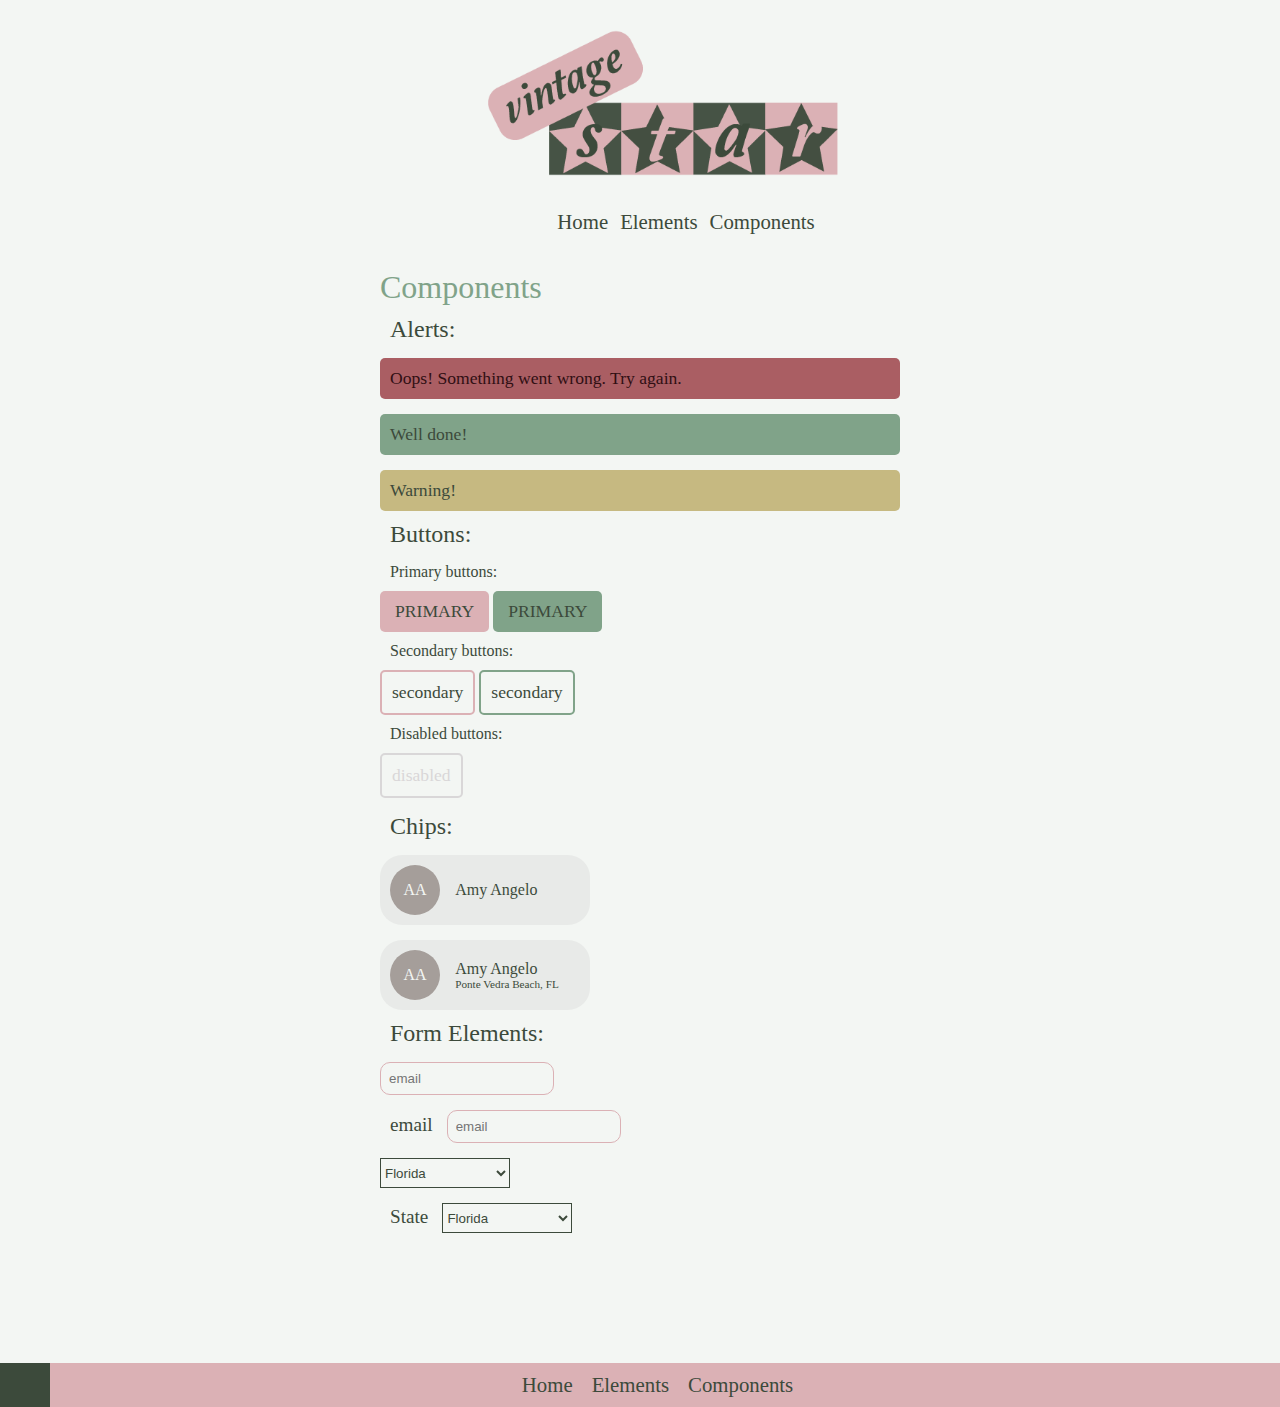
==== commit 6f9d10b3: "added background classes to HTML for color blocks" ====
--- a/components.html
+++ b/components.html
@@ -20,9 +20,12 @@
     </header>
     <main class="main">
       <section class="main__section--components">
-        <h2>Components</h2>
+        <h2 class="text--lightgreen">Components</h2>
 
         <!-- This is where your alerts go -->
+        <section class="main__section--components">
+
+        <!-- This is where your buttons go -->
         <section class="main__section--components">
           <h3>Alerts:</h3>
           <div class="item-container">
@@ -40,9 +43,6 @@
               <p>Warning!</p>
             </div>
           </div>
-        </section>
-        <!-- This is where your buttons go -->
-        <section class="main__section--components">
           <h3>Buttons:</h3>
           <div class="item-container">
             <h5>Primary buttons:</h5>
@@ -65,6 +65,7 @@
             </div>
             <!-- Make sure your button Primary, secondary and each have a hover state -->
           </div>
+            </div>
         </section>
 
         <!-- This is where your chip goes -->
@@ -139,6 +140,7 @@
         </section>
 
       </section>
+      </section>
     </main>
     <footer class="footer">
       <nav class= "footer__navigation">
--- a/css/main.css
+++ b/css/main.css
@@ -1,2 +1,2 @@
-html,body,div,span,applet,object,iframe,h1,h2,h3,h4,h5,h6,p,blockquote,pre,a,abbr,acronym,address,big,cite,code,del,dfn,em,img,ins,kbd,q,s,samp,small,strike,strong,sub,sup,tt,var,b,u,i,center,dl,dt,dd,ol,ul,li,fieldset,form,label,legend,table,caption,tbody,tfoot,thead,tr,th,td,article,aside,canvas,details,embed,figure,figcaption,footer,header,hgroup,menu,nav,output,ruby,section,summary,time,mark,audio,video{margin:0;padding:0;border:0;font-size:100%;font:inherit;vertical-align:baseline}article,aside,details,figcaption,figure,footer,header,hgroup,menu,nav,section{display:block}ol,ul{list-style:none}blockquote,q{quotes:none}blockquote::before,blockquote::after{content:"";content:none}q::before,q::after{content:"";content:none}table{border-collapse:collapse;border-spacing:0}.background--darkgreen{background-color:#3c4a3b}.background--pink{background-color:#dbb1b5}.background--lightgreen{background-color:#80a389}.background--offwhite{background-color:#f3f6f3}.background--brown{background-color:#a59e9a}.background--greengrey{background-color:#cccdcd}.background--pinkgrey{background-color:#d9d7d8}.background--alertred{background-color:#aa5e63}.background--alertredfont{background-color:#300f13}.background--alertwarning{background-color:#c6b981}.background--darkgrey{background-color:#262626}.background--avatargrey{background-color:#e8eae8}.text--darkgrey{color:#a9a9a9}.text--darkgreen{color:#006400}.text--offwhite{color:offwhite}body{background-color:#f3f6f3;font-family:'nunito';color:#3c4a3b}.header__figure--logo{width:275px;margin:auto;margin-top:15px}@media only screen and (min-width: 675px){.header__figure--logo{width:300px;padding-left:15px}}@media only screen and (min-width: 999px){.header__figure--logo{width:350px;padding-left:15px}}.header__navigation{display:flex;justify-content:center;margin-left:50px;padding:20px 0 20px 20px}.header__navigation--link{display:inline;padding-right:8px}.main{padding:15px;display:flex}.main__section{margin:25px 0;margin:auto}.main__section--index h1{text-align:center;padding:15px;background-color:#80a389;border-radius:10px;padding-top:20px}.main__section--index p{background-color:#dbb1b5;border-radius:10px;padding:25px;margin-top:21px;width:245px}@media only screen and (min-width: 675px){.main__section--index p{width:400px;justify-content:center}}@media only screen and (min-width: 999px){.main__section--index p{width:500px;justify-content:center}}.main__section--typography{background-color:#cccdcd;border-radius:10px;padding:10px}.main__section--components h3,.main__section--components h5{padding:10px}@media only screen and (min-width: 999px){.main__section--components{margin:auto}}.main__section--elements h3,.main__section--elements h5{padding:10px}@media only screen and (min-width: 999px){.main__section--elements{margin:auto}}.item-container{margin:15px 0}.footer{background-color:#3c4a3b;margin-top:100px}@media only screen and (min-width: 675px){.footer{clear:both}}.footer__navigation{display:flex;justify-content:center;margin-left:50px;background-color:#dbb1b5;margin-top:200px;padding:10px}.footer__navigation--link{display:inline;padding-right:8px;color:#dbb1b5}.footer__navigation--link :hover{color:#f3f6f3}.flex-container{width:100%;max-width:350px;display:flex;justify-content:space-around}h1,h2,h3,h4,h5,h6,a{color:#3c4a3b;font-family:'lora'}h1{font-size:2.9rem}h2{font-size:2rem}h3{font-size:1.5rem}h4{font-size:1.3rem}h5{font-size:1rem}h6{font-size:.80rem}p{font-size:1.1rem}a{font-size:1rem;text-decoration:none}a:hover{color:#dbb1b5}.alert--error{width:90%;background-color:#aa5e63;color:#300f13;border-radius:5px;padding:10px;display:inline-block}@media only screen and (min-width: 675px){.alert--error{width:100%}}.alert--success{width:90%;background-color:#80a389;color:#3c4a3b;border-radius:5px;padding:10px;display:inline-block}@media only screen and (min-width: 675px){.alert--success{width:100%}}.alert--warning{width:90%;background-color:#c6b981;color:#3c4a3b;border-radius:5px;padding:10px;display:inline-block}@media only screen and (min-width: 675px){.alert--warning{width:100%}}.button--primarypink{background-color:#dbb1b5;color:#3c4a3b;border-radius:5px;padding:10px 15px;text-align:center;display:inline-block}.button--primarypink:hover{background-color:#dbb1b5;color:#f3f6f3;border-radius:5px;padding:10px 15px;text-align:center;display:inline-block}.button--primarygreen{background-color:#80a389;color:#3c4a3b;border-radius:5px;padding:10px 15px;text-align:center;display:inline-block}.button--primarygreen:hover{background-color:#80a389;color:#f3f6f3;border-radius:5px;padding:10px 15px;text-align:center;display:inline-block}.button--secondarypink{background-color:#f3f6f3;border-color:#dbb1b5;border-style:solid;color:#3c4a3b;border-radius:5px;border-width:2px;padding:10px;display:inline-block}.button--secondarypink:hover{background-color:#dbb1b5;border-color:#f3f6f3;border-style:solid;color:#f3f6f3;border-radius:5px;border-width:2px;padding:10px;display:inline-block}.button--secondarygreen{background-color:#f3f6f3;border-color:#80a389;border-style:solid;color:#3c4a3b;border-radius:5px;border-width:2px;padding:10px;display:inline-block}.button--secondarygreen:hover{background-color:#80a389;border-color:#f3f6f3;border-style:solid;color:#f3f6f3;border-radius:5px;border-width:2px;padding:10px;display:inline-block}.button--disabled{background-color:#f3f6f3;border-color:#d9d7d8;border-style:solid;color:#d9d7d8;border-radius:5px;border-width:2px;padding:10px;display:inline-block}.card{padding:15px;background-color:#f3f6f3;border:1.2px solid #3c4a3b;width:65px;height:65px;border-radius:10px}.card .color-block{width:55px;height:55px;margin:auto;border-radius:10px}.chip{display:flex;align-items:center;background-color:#e8eae8;max-width:190px;padding:10px;border-radius:22px}.chip__avatar{width:50px;height:50px;background-color:#a59e9a;color:#f3f6f3;border-radius:50%;display:inline-flex;align-items:center;justify-content:center;margin-right:8%}.chip__text-container{display:inline-flex;flex-direction:column;flex-wrap:wrap}.chip__text--description{font-family:'lora';font-size:.7rem}label{font-size:1rem;color:#3c4a3b;padding:10px}.form--element input{border:1px, solid;background:transparent;border-color:#dbb1b5;border-radius:10px;border-style:solid;padding:.5rem}.form--element select{background-color:transparent;border-color:#3c4a3b;color:#3c4a3b}
+html,body,div,span,applet,object,iframe,h1,h2,h3,h4,h5,h6,p,blockquote,pre,a,abbr,acronym,address,big,cite,code,del,dfn,em,img,ins,kbd,q,s,samp,small,strike,strong,sub,sup,tt,var,b,u,i,center,dl,dt,dd,ol,ul,li,fieldset,form,label,legend,table,caption,tbody,tfoot,thead,tr,th,td,article,aside,canvas,details,embed,figure,figcaption,footer,header,hgroup,menu,nav,output,ruby,section,summary,time,mark,audio,video{margin:0;padding:0;border:0;font-size:100%;font:inherit;vertical-align:baseline}article,aside,details,figcaption,figure,footer,header,hgroup,menu,nav,section{display:block}ol,ul{list-style:none}blockquote,q{quotes:none}blockquote::before,blockquote::after{content:"";content:none}q::before,q::after{content:"";content:none}table{border-collapse:collapse;border-spacing:0}.background--darkgreen{background-color:#3c4a3b}.background--pink{background-color:#dbb1b5}.background--lightgreen{background-color:#80a389}.background--offwhite{background-color:#f3f6f3}.background--brown{background-color:#a59e9a}.background--greengrey{background-color:#cccdcd}.background--pinkgrey{background-color:#d9d7d8}.background--alertred{background-color:#aa5e63}.background--alertredfont{background-color:#300f13}.background--alertwarning{background-color:#c6b981}.background--darkgrey{background-color:#262626}.background--avatargrey{background-color:#e8eae8}.text--darkgrey{color:#262626}.text--darkgreen{color:#3c4a3b}.text--lightgreen{color:#80a389}body{background-color:#f3f6f3;font-family:'nunito';color:#3c4a3b}.header__figure--logo{width:275px;margin:auto;margin-top:15px}@media only screen and (min-width: 675px){.header__figure--logo{width:350px;padding-left:15px}}.header__navigation{display:flex;justify-content:center;padding:20px}@media only screen and (min-width: 675px){.header__navigation{margin-left:100px}}.header__navigation--link{display:inline;padding-right:8px}.main{padding:15px;display:flex;position:relative}.main__section{margin:25px 0;margin:auto}.main__section--index h1{text-align:center;padding:15px;border-radius:10px;padding-top:20px}.main__section--index p{border-radius:10px;padding:25px;margin-top:21px;width:245px}@media only screen and (min-width: 675px){.main__section--index p{width:440px;justify-content:center;font-size:1.6rem}}@media only screen and (min-width: 999px){.main__section--index p{width:550px;justify-content:center}}.main__section--typography{border-radius:10px;padding:10px}.main__section--components h3,.main__section--components h5{margin:10px}@media only screen and (min-width: 675px){.main__section--components{margin:auto}}.main__section--elements h3,.main__section--elements h5{margin:10px}@media only screen and (min-width: 675px){.main__section--elements{justify-content:center;margin:auto}}.item-container{margin:15px 0}.footer{background-color:#3c4a3b}.footer__navigation{display:flex;justify-content:center;margin-left:50px;background-color:#dbb1b5;margin-top:100px;padding:10px}.footer__navigation--link{display:inline;padding-right:15px}.footer__navigation--link :hover{color:#f3f6f3}.flex-container{width:100%;max-width:350px;display:flex;justify-content:space-around}@media only screen and (min-width: 675px){.flex-container{max-width:450px}}h1,h2,h3,h4,h5,h6,a{color:#3c4a3b;font-family:'lora'}h1{font-size:2.9rem}h2{font-size:2rem}h3{font-size:1.5rem}h4{font-size:1.3rem}h5{font-size:1rem}h6{font-size:.80rem}p{font-size:1.1rem}a{font-size:1rem;text-decoration:none}@media only screen and (min-width: 675px){a{font-size:1.3rem}}a:hover{color:#dbb1b5}.alert--error{width:90%;background-color:#aa5e63;color:#300f13;border-radius:5px;padding:10px;display:inline-block}@media only screen and (min-width: 675px){.alert--error{width:350px}}@media only screen and (min-width: 999px){.alert--error{width:500px}}.alert--success{width:90%;background-color:#80a389;color:#3c4a3b;border-radius:5px;padding:10px;display:inline-block}@media only screen and (min-width: 675px){.alert--success{width:350px}}@media only screen and (min-width: 999px){.alert--success{width:500px}}.alert--warning{width:90%;background-color:#c6b981;color:#3c4a3b;border-radius:5px;padding:10px;display:inline-block}@media only screen and (min-width: 675px){.alert--warning{width:350px}}@media only screen and (min-width: 999px){.alert--warning{width:500px}}.button--primarypink{background-color:#dbb1b5;color:#3c4a3b;border-radius:5px;padding:10px 15px;text-align:center;display:inline-block}.button--primarypink:hover{background-color:#dbb1b5;color:#f3f6f3;border-radius:5px;padding:10px 15px;text-align:center;display:inline-block}.button--primarygreen{background-color:#80a389;color:#3c4a3b;border-radius:5px;padding:10px 15px;text-align:center;display:inline-block}.button--primarygreen:hover{background-color:#80a389;color:#f3f6f3;border-radius:5px;padding:10px 15px;text-align:center;display:inline-block}.button--secondarypink{background-color:#f3f6f3;border-color:#dbb1b5;border-style:solid;color:#3c4a3b;border-radius:5px;border-width:2px;padding:10px;display:inline-block}.button--secondarypink:hover{background-color:#dbb1b5;border-color:#f3f6f3;border-style:solid;color:#f3f6f3;border-radius:5px;border-width:2px;padding:10px;display:inline-block}.button--secondarygreen{background-color:#f3f6f3;border-color:#80a389;border-style:solid;color:#3c4a3b;border-radius:5px;border-width:2px;padding:10px;display:inline-block}.button--secondarygreen:hover{background-color:#80a389;border-color:#f3f6f3;border-style:solid;color:#f3f6f3;border-radius:5px;border-width:2px;padding:10px;display:inline-block}.button--disabled{background-color:#f3f6f3;border-color:#d9d7d8;border-style:solid;color:#d9d7d8;border-radius:5px;border-width:2px;padding:10px;display:inline-block}.card{padding:15px;background-color:#f3f6f3;border:1.2px solid #3c4a3b;width:65px;height:65px;border-radius:10px}@media only screen and (min-width: 675px){.card{width:80px;height:80px}}.card .color-block{width:55px;height:55px;margin:auto;border-radius:10px}@media only screen and (min-width: 675px){.card .color-block{width:65px;height:65px}}.chip{display:flex;align-items:center;background-color:#e8eae8;max-width:190px;padding:10px;border-radius:22px}.chip__avatar{width:50px;height:50px;background-color:#a59e9a;color:#f3f6f3;border-radius:50%;display:inline-flex;align-items:center;justify-content:center;margin-right:8%}.chip__text-container{display:inline-flex;flex-direction:column;flex-wrap:wrap}.chip__text--description{font-family:'lora';font-size:.7rem}label{font-size:1rem;color:#3c4a3b;padding:10px}@media only screen and (min-width: 999px){label{font-size:1.2rem}}.form--element input{border:1px, solid;background:transparent;border-color:#dbb1b5;border-radius:10px;border-style:solid;padding:.5rem}@media only screen and (min-width: 999px){.form--element input{width:30%;height:15px}}.form--element select{background-color:transparent;border-color:#3c4a3b;color:#3c4a3b}@media only screen and (min-width: 999px){.form--element select{width:25%;height:30px}}
 /*# sourceMappingURL=main.css.map */
